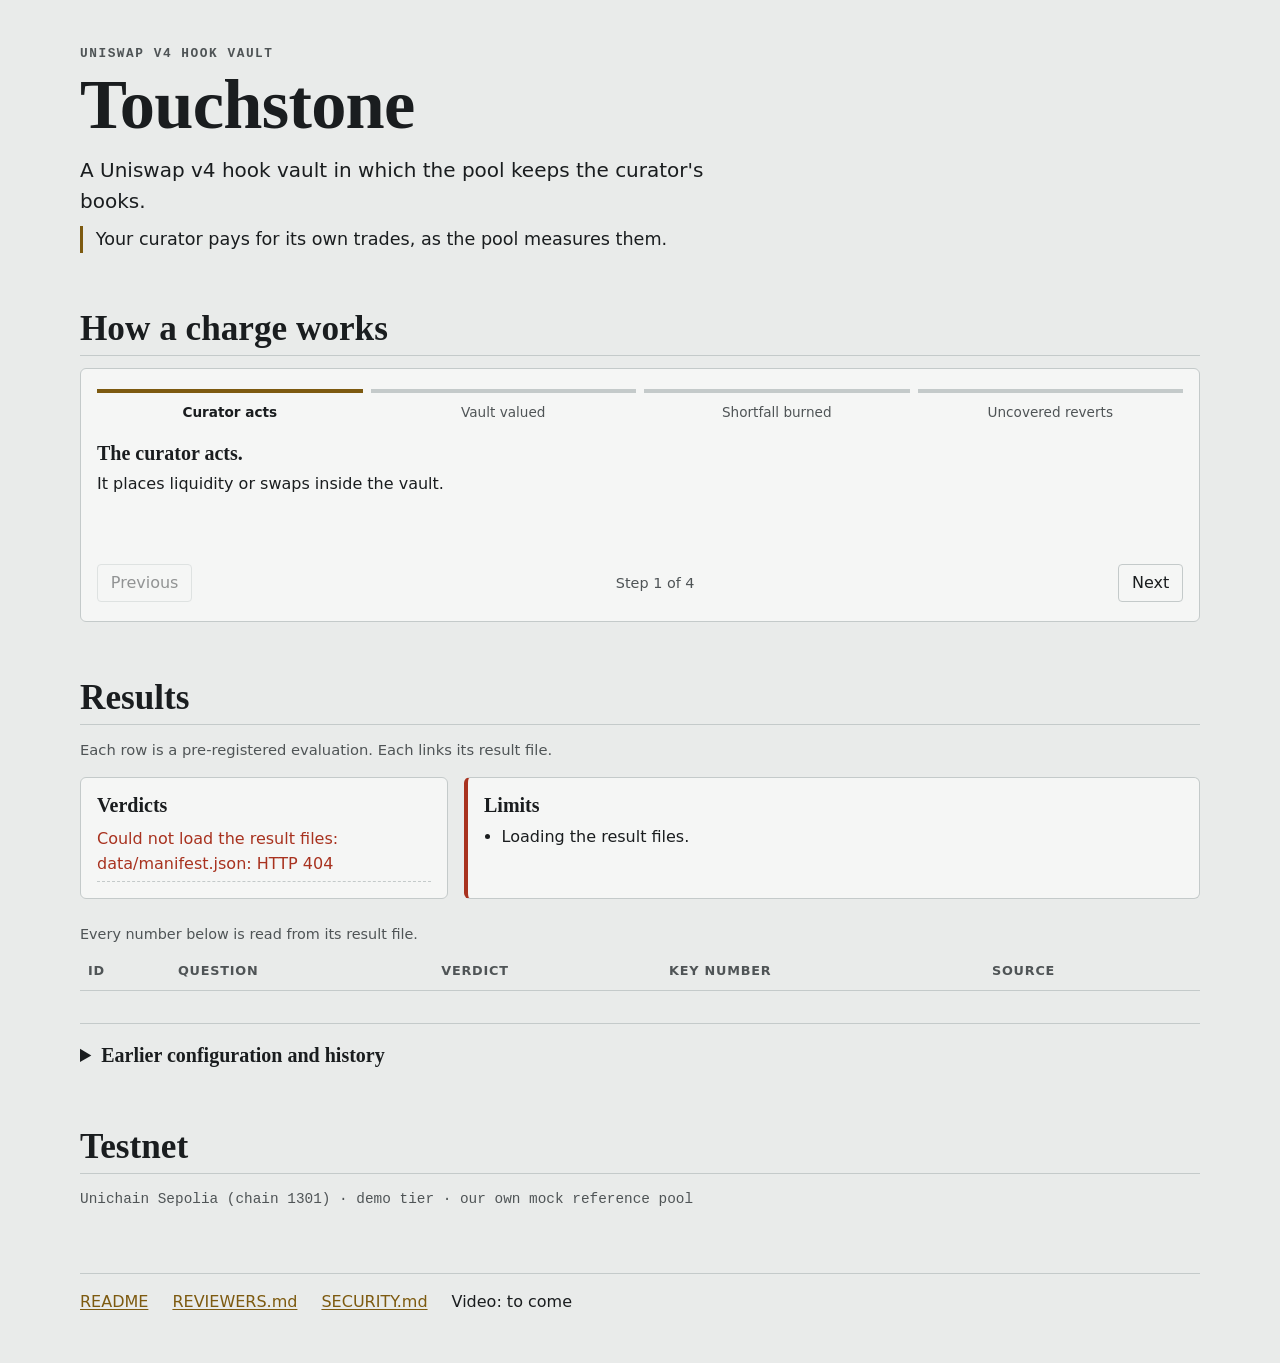
==== frontend/index.html @ df558b96 "frontend: static results page (P-24 worker) Co-Authored-By: Claude Opus 5.5 <noreply@anthropic.com> " ====
<!doctype html>
<html lang="en">
<head>
<meta charset="utf-8">
<meta name="viewport" content="width=device-width, initial-scale=1">
<title>Touchstone results</title>
<meta name="description" content="Touchstone: a Uniswap v4 hook vault in which the pool keeps the curator's books. Published results and limits.">
<link rel="stylesheet" href="style.css">
</head>
<body>
<a class="skip" href="#results">Skip to results</a>

<header class="wrap hero">
  <p class="eyebrow">Uniswap v4 hook vault</p>
  <h1>Touchstone</h1>
  <p class="lede">A Uniswap v4 hook vault in which the pool keeps the curator's books.</p>
  <p class="claim">Your curator pays for its own trades, as the pool measures them.</p>
</header>

<main>
<section class="wrap" id="how" aria-labelledby="how-h">
  <h2 id="how-h">How a charge works</h2>
  <div class="stepper" id="stepper">
    <ol class="track" aria-hidden="true">
      <li>Curator acts</li><li>Vault valued</li><li>Shortfall burned</li><li>Uncovered reverts</li>
    </ol>
    <ol class="steps" id="steps">
      <li>
        <h3>The curator acts.</h3>
        <p>It places liquidity or swaps inside the vault.</p>
      </li>
      <li>
        <h3>The pool values the vault.</h3>
        <p>It takes the worse of spot and the reference TWAP.</p>
        <p>The reference is a deep pool fixed at deployment.</p>
      </li>
      <li>
        <h3>The shortfall is burned.</h3>
        <p>It comes from the curator's unvested pay first.</p>
        <p>Then it comes from the curator's bond.</p>
      </li>
      <li>
        <h3>An action they cannot cover reverts.</h3>
        <p>The trade does not happen.</p>
      </li>
    </ol>
    <div class="step-nav" hidden>
      <button type="button" id="prev">Previous</button>
      <span id="step-pos" aria-live="polite"></span>
      <button type="button" id="next">Next</button>
    </div>
  </div>
</section>

<section class="wrap" id="results" aria-labelledby="results-h">
  <h2 id="results-h">Results</h2>
  <p class="note">Each row is a pre-registered evaluation. Each links its result file.</p>
  <div class="first-screen">
    <div class="glance" aria-labelledby="glance-h">
      <h3 id="glance-h">Verdicts</h3>
      <ul id="glance" class="glance-list"><li>Loading the result files.</li></ul>
    </div>
    <aside class="limits" id="limits" aria-labelledby="limits-h">
      <h2 id="limits-h">Limits</h2>
      <ul id="limits-list"><li>Loading the result files.</li></ul>
    </aside>
  </div>

  <div class="table-wrap">
    <table class="results">
      <caption>Every number below is read from its result file.</caption>
      <thead><tr><th scope="col">ID</th><th scope="col">Question</th><th scope="col">Verdict</th><th scope="col">Key number</th><th scope="col">Source</th></tr></thead>
      <tbody id="results-body"></tbody>
    </table>
  </div>

  <figure class="figure" id="e8-charges"></figure>
  <figure class="figure" id="kref"></figure>

  <details class="history" id="history">
    <summary>Earlier configuration and history</summary>
    <p class="note">These failed or were superseded. They stay published.</p>
    <table class="results">
      <thead><tr><th scope="col">ID</th><th scope="col">Question</th><th scope="col">Verdict</th><th scope="col">Key number</th><th scope="col">Source</th></tr></thead>
      <tbody id="history-body"></tbody>
    </table>
  </details>
  <noscript><p class="note">The results table needs JavaScript. The raw files are in <a href="data/">data/</a>.</p></noscript>
</section>

<section class="wrap" id="testnet" aria-labelledby="testnet-h">
  <h2 id="testnet-h">Testnet</h2>
  <p class="tag">Unichain Sepolia (chain 1301) · demo tier · our own mock reference pool</p>
  <dl id="addresses" class="addresses"></dl>
  <p class="note" id="deploy-src"></p>
</section>
</main>

<footer class="wrap footer">
  <ul>
    <li><a href="https://github.com/mishoko/touchstone/blob/main/README.md">README</a></li>
    <li><a href="https://github.com/mishoko/touchstone/blob/main/REVIEWERS.md">REVIEWERS.md</a></li>
    <li><a href="https://github.com/mishoko/touchstone/blob/main/SECURITY.md">SECURITY.md</a></li>
    <li>Video: to come</li>
  </ul>
</footer>
<script src="app.js"></script>
</body>
</html>
---- frontend/style.css ----
:root {
  --bg: #e9ebea; --panel: #f5f6f5; --rule: #c4caca;
  --ink: #1a1d1f; --ink-2: #4f5456;
  --gold: #7d5a10; --gold-dim: rgba(125, 90, 16, .12);
  --fail: #a8321f; --fail-dim: rgba(168, 50, 31, .1);
  --f-display: "Iowan Old Style", "Palatino Linotype", Palatino, Georgia, serif;
  --f-body: system-ui, -apple-system, "Segoe UI", Roboto, sans-serif;
  --f-mono: ui-monospace, "SF Mono", Menlo, Consolas, monospace;
  color-scheme: light dark;
}
@media (prefers-color-scheme: dark) {
  :root {
    --bg: #141618; --panel: #1b1e21; --rule: #2f3438;
    --ink: #ebe7dd; --ink-2: #a8a59d;
    --gold: #d6aa4a; --gold-dim: rgba(214, 170, 74, .14);
    --fail: #ef7a62; --fail-dim: rgba(239, 122, 98, .12);
  }
}

* { box-sizing: border-box; }
html { -webkit-text-size-adjust: 100%; }
body {
  margin: 0; background: var(--bg); color: var(--ink);
  font: 16px/1.55 var(--f-body);
  overflow-wrap: anywhere;
}
a { color: var(--gold); text-underline-offset: 2px; }
a:focus-visible, button:focus-visible, summary:focus-visible { outline: 2px solid var(--gold); outline-offset: 2px; }
.skip { position: absolute; left: -999px; }
.skip:focus { left: 16px; top: 8px; background: var(--panel); padding: 4px 8px; }

.wrap { max-width: 72rem; margin: 0 auto; padding: 0 16px; }
section.wrap { padding-top: 2.5rem; padding-bottom: 1rem; }

h1, h2, h3 { font-family: var(--f-display); font-weight: 600; line-height: 1.15; }
h1 { font-size: clamp(2.6rem, 1.8rem + 4vw, 4.4rem); margin: .2rem 0 .6rem; letter-spacing: -.01em; }
h2 { font-size: clamp(1.6rem, 1.3rem + 1.4vw, 2.2rem); margin: 0 0 .8rem; border-bottom: 1px solid var(--rule); padding-bottom: .3rem; }
h3 { font-size: 1.25rem; margin: 0 0 .4rem; }

.hero { padding-top: 3rem; padding-bottom: 1rem; }
.eyebrow { font: 600 .8rem/1 var(--f-mono); letter-spacing: .12em; text-transform: uppercase; color: var(--ink-2); margin: 0; }
.lede { font-size: 1.25rem; max-width: 40rem; margin: 0 0 .6rem; }
.claim { font-size: 1.1rem; max-width: 40rem; margin: 0; padding-left: .8rem; border-left: 3px solid var(--gold); }
.note { color: var(--ink-2); font-size: .92rem; }
.tag { font-family: var(--f-mono); font-size: .9rem; color: var(--ink-2); }
.mono, code { font-family: var(--f-mono); font-size: .88em; }

/* ---------- stepper ---------- */
.stepper { background: var(--panel); border: 1px solid var(--rule); border-radius: 6px; padding: 1.2rem 16px; }
.track { display: none; }
.stepper.js .track {
  display: grid; grid-template-columns: repeat(4, 1fr); gap: 8px;
  list-style: none; margin: 0 0 1.2rem; padding: 0;
}
.stepper.js .track li {
  font-size: .85rem; color: var(--ink-2); text-align: center;
  padding-top: .6rem; border-top: 4px solid var(--rule);
}
.stepper.js .track li.done { border-top-color: var(--gold-dim); }
.stepper.js .track li.on { border-top-color: var(--gold); color: var(--ink); font-weight: 600; }
.steps { margin: 0; padding-left: 1.4rem; }
.steps li { margin-bottom: .8rem; }
.steps p { margin: .2rem 0; }
.stepper.js .steps { list-style: none; padding: 0; min-height: 7rem; }
.step-nav { display: flex; align-items: center; gap: 12px; margin-top: .6rem; }
.step-nav span { color: var(--ink-2); font-size: .9rem; flex: 1; text-align: center; }
button {
  font: inherit; color: var(--ink); background: transparent; cursor: pointer;
  border: 1px solid var(--rule); border-radius: 4px; padding: .35rem .8rem;
}
button:hover:not(:disabled) { border-color: var(--gold); }
button:disabled { opacity: .45; cursor: default; }

/* ---------- first results screen: verdicts beside limits ---------- */
.first-screen { display: grid; grid-template-columns: 1fr; gap: 16px; margin-bottom: 1.5rem; }
@media (min-width: 52rem) { .first-screen { grid-template-columns: minmax(16rem, 1fr) 2fr; } }
.glance, .limits { background: var(--panel); border: 1px solid var(--rule); border-radius: 6px; padding: 1rem 16px; }
.limits { border-left: 4px solid var(--fail); }
.limits h2 { font-size: 1.25rem; border: 0; padding: 0; margin: 0 0 .4rem; }
.glance-list { list-style: none; margin: 0; padding: 0; }
.glance-list li { display: flex; justify-content: space-between; gap: 8px; padding: .25rem 0; border-bottom: 1px dashed var(--rule); }
.limits ul { margin: 0; padding-left: 1.1rem; }
.limits li { margin: .5rem 0; }
.verbatim { display: block; margin: .3rem 0; padding-left: .6rem; border-left: 2px solid var(--rule); color: var(--ink); font-size: .92rem; quotes: "“" "”"; }
.cite { font-size: .85rem; }

/* ---------- badges: one style per verdict; every FAIL is the same ---------- */
.badge {
  display: inline-block; white-space: nowrap; font: 700 .78rem/1.2 var(--f-mono);
  letter-spacing: .04em; padding: .22rem .45rem; border-radius: 3px; border: 1.5px solid currentColor;
}
.badge-pass { color: var(--gold); background: var(--gold-dim); }
.badge-fail { color: var(--fail); background: var(--fail-dim); }
.badge-reported, .badge-not-run, .badge-none { color: var(--ink-2); }
.fail-text { color: var(--fail); }

/* ---------- tables ---------- */
.table-wrap { width: 100%; }
table { width: 100%; border-collapse: collapse; }
caption { text-align: left; color: var(--ink-2); font-size: .9rem; padding-bottom: .4rem; }
th, td { text-align: left; vertical-align: top; padding: .6rem .5rem; border-bottom: 1px solid var(--rule); }
thead th { font-size: .8rem; text-transform: uppercase; letter-spacing: .06em; color: var(--ink-2); }
.results tbody th a { font-family: var(--f-mono); font-weight: 700; white-space: nowrap; }
.key p { margin: 0 0 .25rem; }
.src { font-size: .85rem; }
.src .local { color: var(--ink-2); }
td.n, th.n { text-align: right; font-variant-numeric: tabular-nums; }
.tests { margin-top: .4rem; }
.tests summary { cursor: pointer; color: var(--ink-2); font-size: .88rem; }
.cmd { display: flex; align-items: center; gap: 8px; margin: .25rem 0; }
.cmd code { flex: 1; background: var(--bg); border: 1px solid var(--rule); border-radius: 3px; padding: .2rem .4rem; font-size: .78rem; }
.copy { font-size: .75rem; padding: .15rem .45rem; }

@media (max-width: 52rem) {
  .results thead { position: absolute; left: -9999px; }
  .results, .results tbody, .results tr, .results th, .results td { display: block; width: 100%; }
  .results tr { border: 1px solid var(--rule); border-radius: 6px; margin-bottom: 12px; padding: .4rem .6rem; background: var(--panel); }
  .results th, .results td { border: 0; padding: .3rem 0; }
  .results td::before { content: attr(data-label); display: block; font-size: .72rem; text-transform: uppercase; letter-spacing: .06em; color: var(--ink-2); }
}

.figure { margin: 2rem 0 0; }
.figure figcaption { margin-bottom: .5rem; }
table.small { max-width: 40rem; font-size: .92rem; }

.history { margin-top: 2rem; border-top: 1px solid var(--rule); padding-top: 1rem; }
.history > summary { cursor: pointer; font-family: var(--f-display); font-size: 1.25rem; font-weight: 600; }

/* ---------- testnet ---------- */
.addresses { margin: 0; }
.addresses div { display: grid; grid-template-columns: 1fr; padding: .4rem 0; border-bottom: 1px dashed var(--rule); }
@media (min-width: 40rem) { .addresses div { grid-template-columns: 14rem 1fr; } }
.addresses dt { color: var(--ink-2); }
.addresses dd { margin: 0; }

.footer { padding-top: 2rem; padding-bottom: 3rem; }
.footer ul { list-style: none; padding: 0; margin: 0; display: flex; flex-wrap: wrap; gap: 8px 24px; border-top: 1px solid var(--rule); padding-top: 1rem; }
@media (max-width: 52rem) {
  .results caption { display: block; width: 100%; }
  .stepper.js .track { grid-template-columns: repeat(4, minmax(0, 1fr)); }
  .stepper.js .track li { font-size: .75rem; }
}
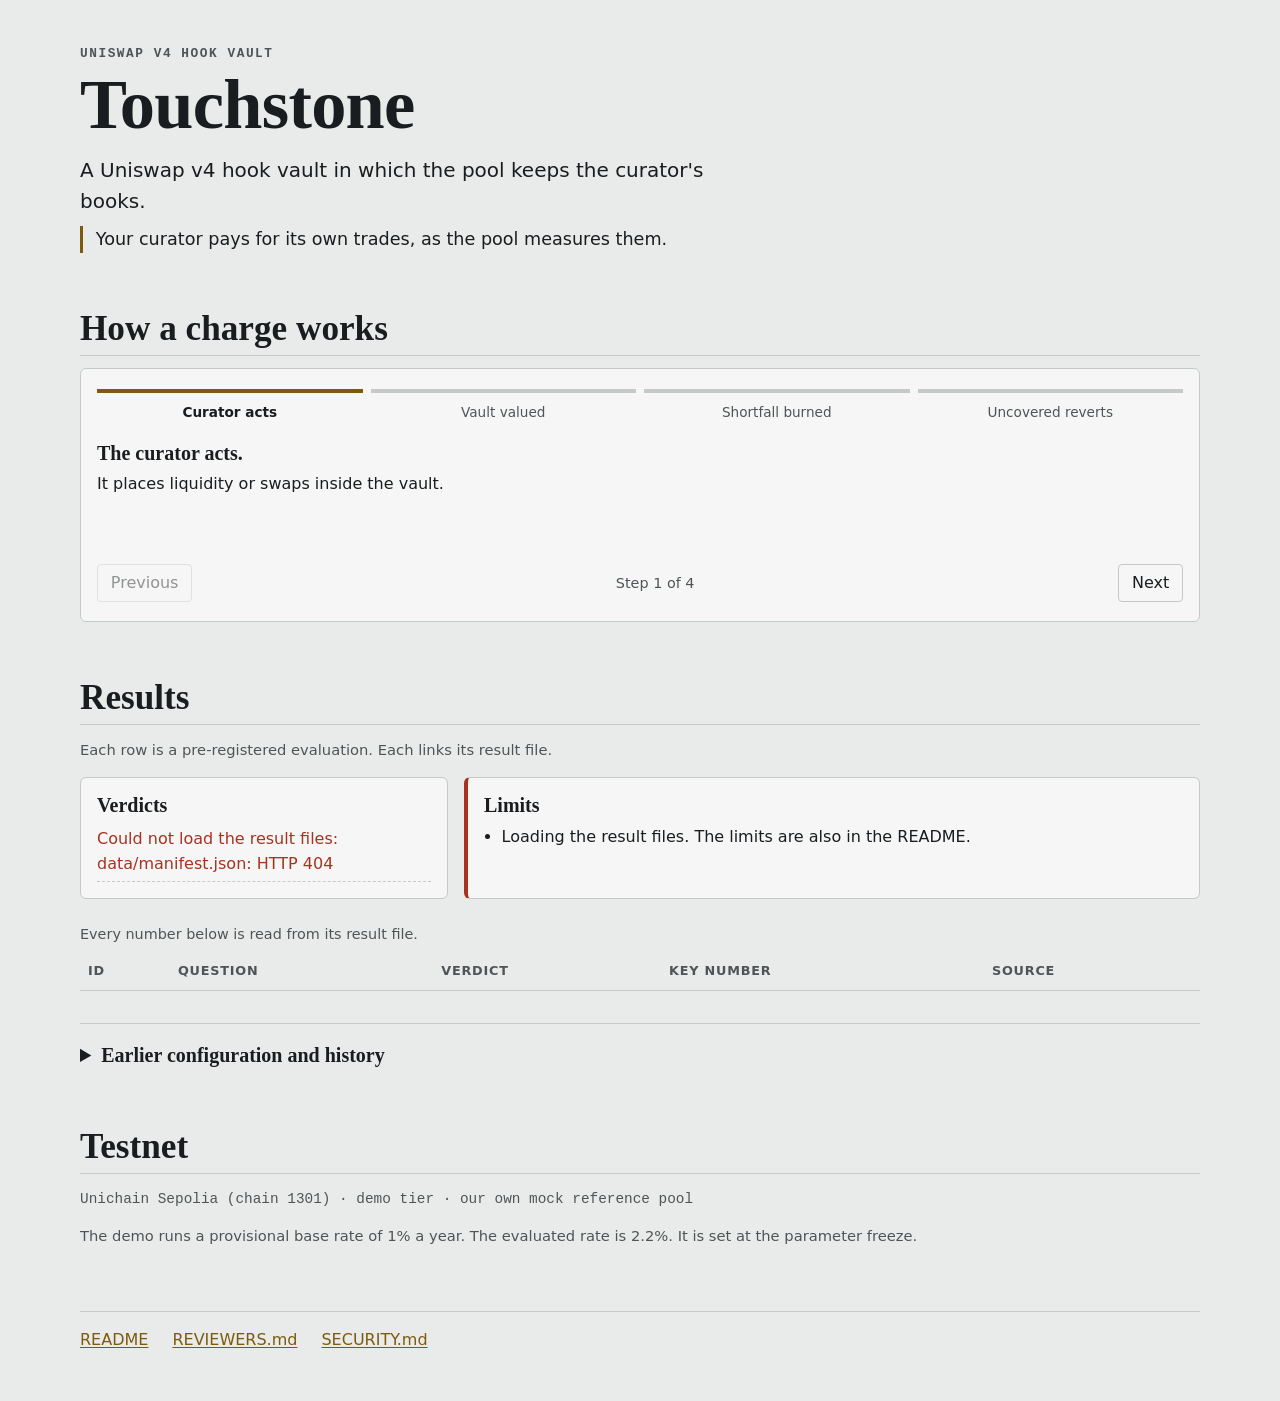
==== commit def012c7: "s28: frontend fix review r1 (0B 3M 6m, fixed): own short copy instead of verbatim data text, E5 D1 s" ====
--- a/frontend/index.html
+++ b/frontend/index.html
@@ -40,8 +40,8 @@
         <p>Then it comes from the curator's bond.</p>
       </li>
       <li>
-        <h3>An action they cannot cover reverts.</h3>
-        <p>The trade does not happen.</p>
+        <h3>An action it cannot cover reverts.</h3>
+        <p>The charge plus a small reserve must fit. Otherwise the trade does not happen.</p>
       </li>
     </ol>
     <div class="step-nav" hidden>
@@ -58,11 +58,11 @@
   <div class="first-screen">
     <div class="glance" aria-labelledby="glance-h">
       <h3 id="glance-h">Verdicts</h3>
-      <ul id="glance" class="glance-list"><li>Loading the result files.</li></ul>
+      <ul id="glance" class="glance-list"><li>Loading the result files. Without JavaScript, open <a href="data/">data/</a>.</li></ul>
     </div>
     <aside class="limits" id="limits" aria-labelledby="limits-h">
       <h2 id="limits-h">Limits</h2>
-      <ul id="limits-list"><li>Loading the result files.</li></ul>
+      <ul id="limits-list"><li>Loading the result files. The limits are also in the README.</li></ul>
     </aside>
   </div>
 
@@ -91,6 +91,7 @@
 <section class="wrap" id="testnet" aria-labelledby="testnet-h">
   <h2 id="testnet-h">Testnet</h2>
   <p class="tag">Unichain Sepolia (chain 1301) · demo tier · our own mock reference pool</p>
+  <p class="note">The demo runs a provisional base rate of 1% a year. The evaluated rate is 2.2%. It is set at the parameter freeze.</p>
   <dl id="addresses" class="addresses"></dl>
   <p class="note" id="deploy-src"></p>
 </section>
@@ -101,7 +102,6 @@
     <li><a href="https://github.com/mishoko/touchstone/blob/main/README.md">README</a></li>
     <li><a href="https://github.com/mishoko/touchstone/blob/main/REVIEWERS.md">REVIEWERS.md</a></li>
     <li><a href="https://github.com/mishoko/touchstone/blob/main/SECURITY.md">SECURITY.md</a></li>
-    <li>Video: to come</li>
   </ul>
 </footer>
 <script src="app.js"></script>
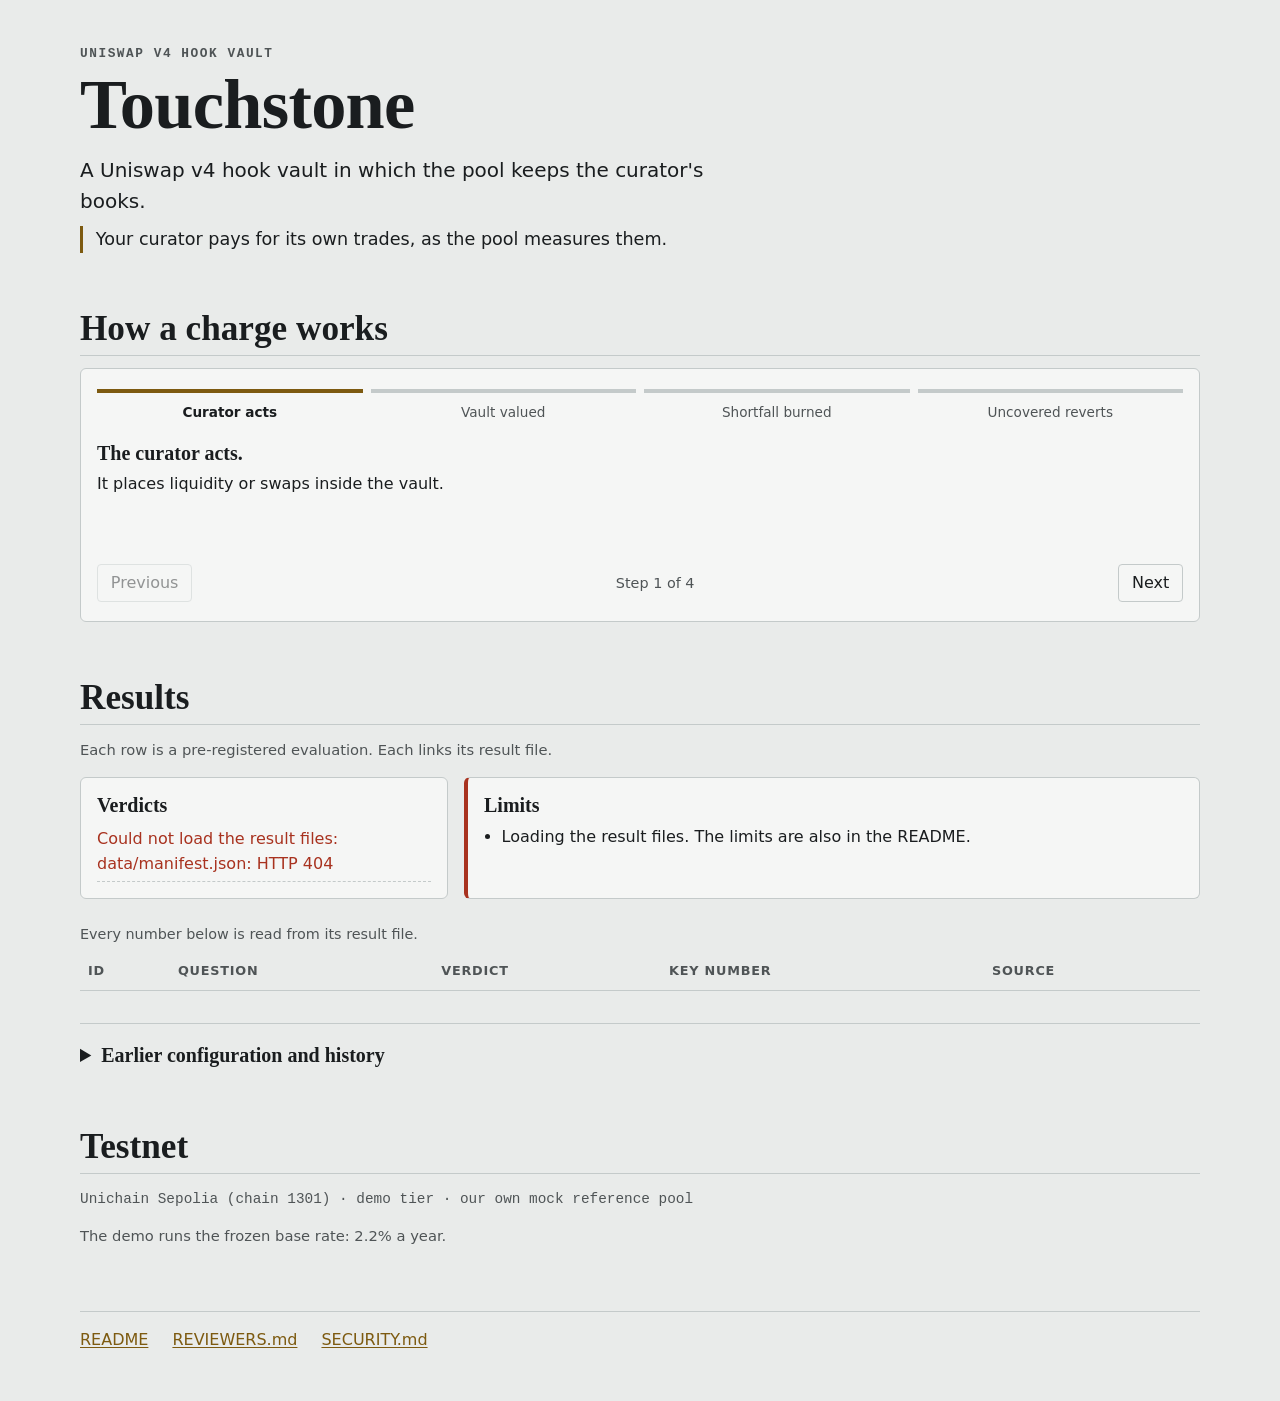
==== commit 191741e2: "s29: final DEMO deploy on Unichain Sepolia at the frozen 2.2%/yr base rate (m_perBlock 697,615,423 r" ====
--- a/frontend/index.html
+++ b/frontend/index.html
@@ -91,7 +91,7 @@
 <section class="wrap" id="testnet" aria-labelledby="testnet-h">
   <h2 id="testnet-h">Testnet</h2>
   <p class="tag">Unichain Sepolia (chain 1301) · demo tier · our own mock reference pool</p>
-  <p class="note">The demo runs a provisional base rate of 1% a year. The evaluated rate is 2.2%. It is set at the parameter freeze.</p>
+  <p class="note">The demo runs the frozen base rate: 2.2% a year.</p>
   <dl id="addresses" class="addresses"></dl>
   <p class="note" id="deploy-src"></p>
 </section>
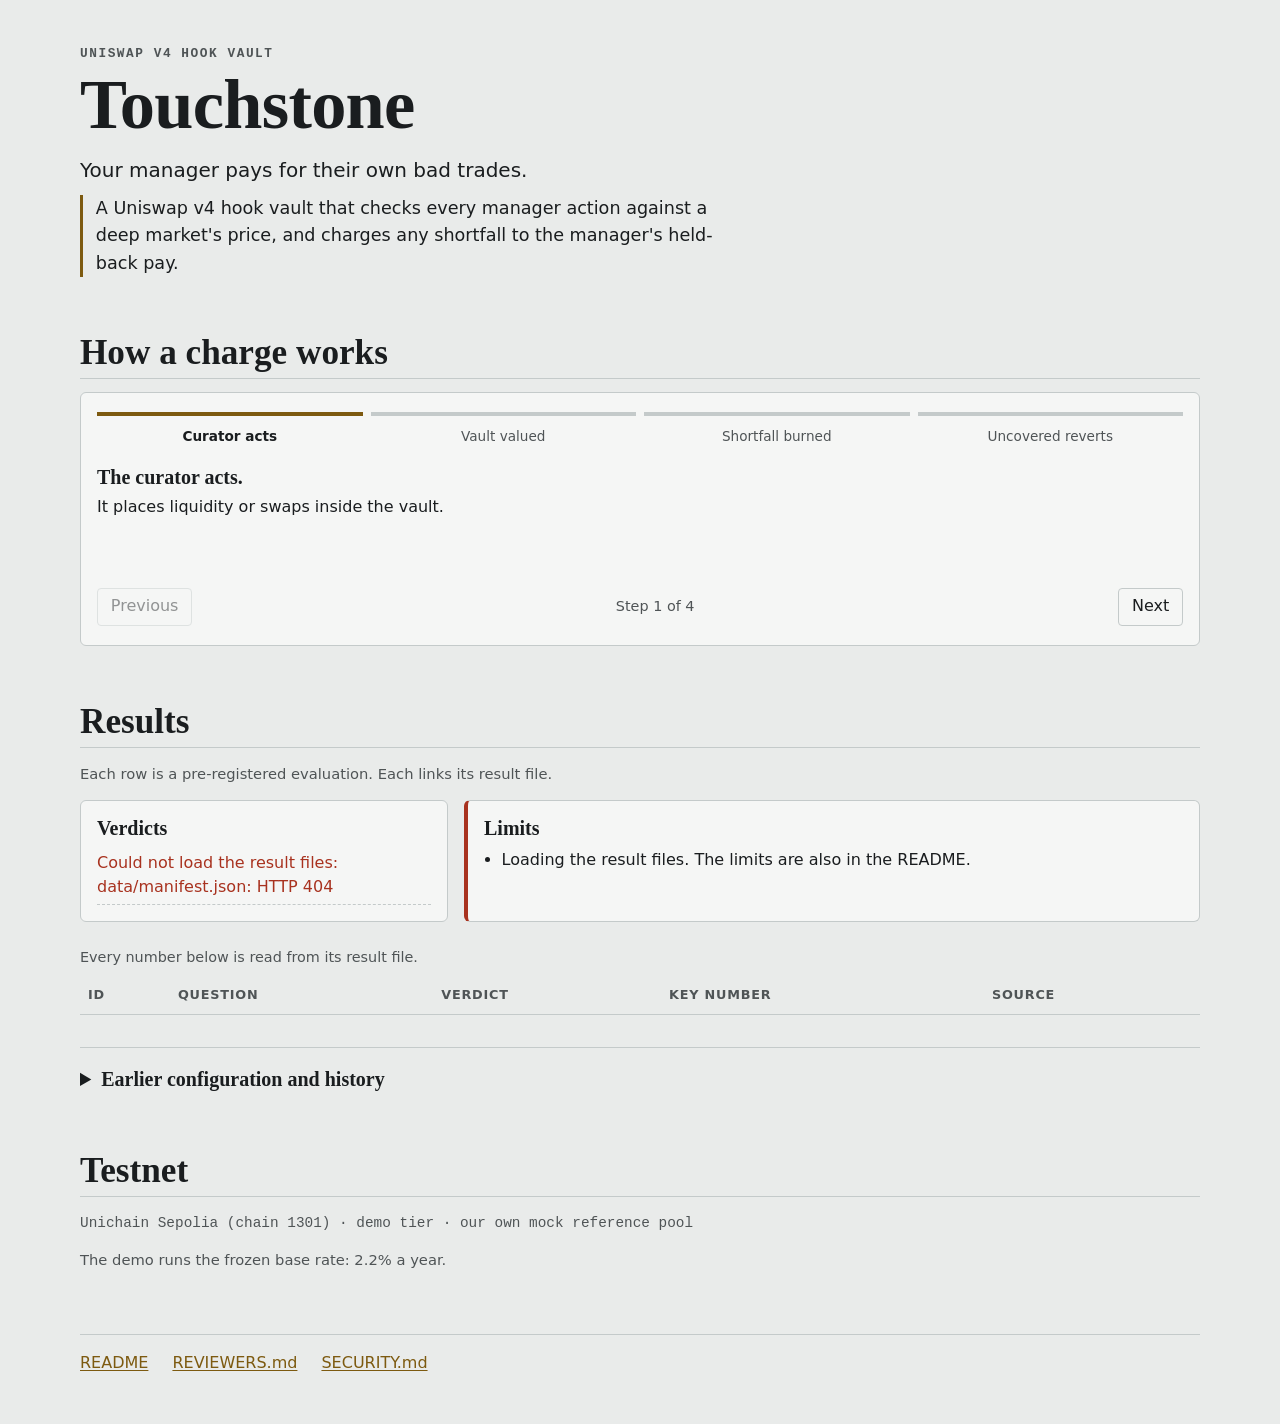
==== commit e4bf55ca: "s32: README lead aligned with the project page (headline, sub-headline, the business story with each" ====
--- a/frontend/index.html
+++ b/frontend/index.html
@@ -4,7 +4,7 @@
 <meta charset="utf-8">
 <meta name="viewport" content="width=device-width, initial-scale=1">
 <title>Touchstone results</title>
-<meta name="description" content="Touchstone: a Uniswap v4 hook vault in which the pool keeps the curator's books. Published results and limits.">
+<meta name="description" content="Touchstone: a Uniswap v4 hook vault that bills its manager for its own bad trades. Published results and limits.">
 <link rel="stylesheet" href="style.css">
 </head>
 <body>
@@ -13,8 +13,8 @@
 <header class="wrap hero">
   <p class="eyebrow">Uniswap v4 hook vault</p>
   <h1>Touchstone</h1>
-  <p class="lede">A Uniswap v4 hook vault in which the pool keeps the curator's books.</p>
-  <p class="claim">Your curator pays for its own trades, as the pool measures them.</p>
+  <p class="lede">Your manager pays for their own bad trades.</p>
+  <p class="claim">A Uniswap v4 hook vault that checks every manager action against a deep market's price, and charges any shortfall to the manager's held-back pay.</p>
 </header>
 
 <main>
